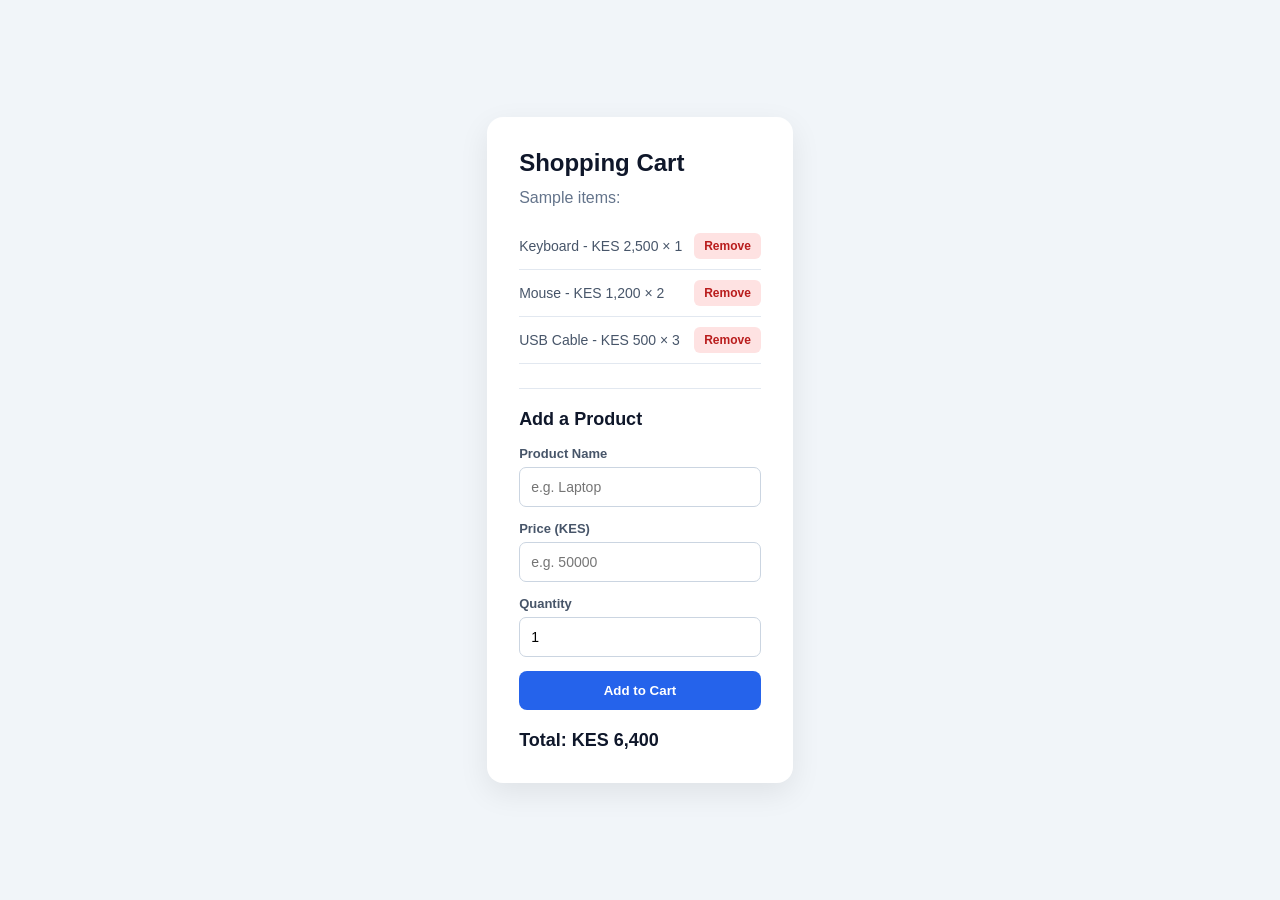
==== html-css/shopping-cart/index.html @ f3045e84 "feat: add profile card and interactive shopping cart" ====
<!DOCTYPE html>
<html lang="en">
<head>
    <meta charset="UTF-8">
    <meta name="viewport" content="width=device-width, initial-scale=1.0">
    <meta name="description" content="A simple shopping cart.">
    <title>Shopping Cart</title>
    <link rel="stylesheet" href="style.css">
    <script src="script.js" defer></script>
</head>
<body>

    <main>
        <section class="shopping-cart">
            <h1>Shopping Cart</h1>

            <p>Sample items:</p>
            <ul id="cart-items"></ul>

            <form id="add-item-form">
                <h2>Add a Product</h2>

                <div class="form-group">
                    <label for="product-name">Product Name</label>
                    <input
                        type="text"
                        id="product-name"
                        placeholder="e.g. Laptop"
                        required
                    >
                </div>

                <div class="form-group">
                    <label for="product-price">Price (KES)</label>
                    <input
                        type="number"
                        id="product-price"
                        placeholder="e.g. 50000"
                        min="1"
                        required
                    >
                </div>

                <div class="form-group">
                    <label for="product-quantity">Quantity</label>
                    <input
                        type="number"
                        id="product-quantity"
                        value="1"
                        min="1"
                        required
                    >
                </div>

                <button type="submit">Add to Cart</button>
            </form>

            <h2>Total: KES <span id="cart-total">0</span></h2>
        </section>
    </main>

</body>
</html>
---- html-css/shopping-cart/style.css ----
/* 1. Basic reset */
* {
    margin: 0;
    padding: 0;
    box-sizing: border-box;
}

/* 2. Page layout */
body {
    font-family: Arial, sans-serif;
    background-color: #f1f5f9;
    min-height: 100vh;

    display: flex;
    justify-content: center;
    align-items: center;
    padding: 24px;
}

/* 3. Shopping cart */
.shopping-cart {
    background: #ffffff;
    width: 100%;
    max-width: 380px;
    padding: 32px;
    border-radius: 16px;
    box-shadow: 0 10px 30px rgba(0, 0, 0, 0.08);
}

/* 4. Typography */
.shopping-cart h1 {
    color: #0f172a;
    font-size: 24px;
    margin-bottom: 12px;
}

.shopping-cart > p {
    color: #64748b;
    margin-bottom: 12px;
}

.shopping-cart h2 {
    color: #0f172a;
    margin-top: 20px;
    font-size: 18px;
}

/* 5. Cart items */
#cart-items {
    list-style: none;
    margin: 16px 0;
    padding: 0;
}

#cart-items li {
    display: flex;
    justify-content: space-between;
    align-items: center;
    gap: 12px;
    padding: 10px 0;
    color: #475569;
    border-bottom: 1px solid #e2e8f0;
    font-size: 14px;
}

.remove-button {
    background: #fee2e2;
    color: #b91c1c;
    border: none;
    padding: 6px 10px;
    border-radius: 6px;
    cursor: pointer;
    font-size: 12px;
    font-weight: 600;
}

.remove-button:hover {
    background: #fecaca;
}

/* 6. Add product form */
#add-item-form {
    margin-top: 24px;
    padding-top: 20px;
    border-top: 1px solid #e2e8f0;
}

#add-item-form h2 {
    margin-top: 0;
    margin-bottom: 16px;
}

.form-group {
    margin-bottom: 14px;
}

.form-group label {
    display: block;
    margin-bottom: 6px;
    color: #475569;
    font-size: 13px;
    font-weight: 600;
}

.form-group input {
    width: 100%;
    padding: 11px;
    border: 1px solid #cbd5e1;
    border-radius: 7px;
    font-size: 14px;
    outline: none;
}

.form-group input:focus {
    border-color: #2563eb;
}

#add-item-form button {
    width: 100%;
    background: #2563eb;
    color: white;
    border: none;
    padding: 12px;
    border-radius: 8px;
    font-weight: 600;
    cursor: pointer;
}

#add-item-form button:hover {
    background: #1d4ed8;
}

/* 7. Mobile layout */
@media (max-width: 768px) {
    body {
        align-items: flex-start;
    }
}
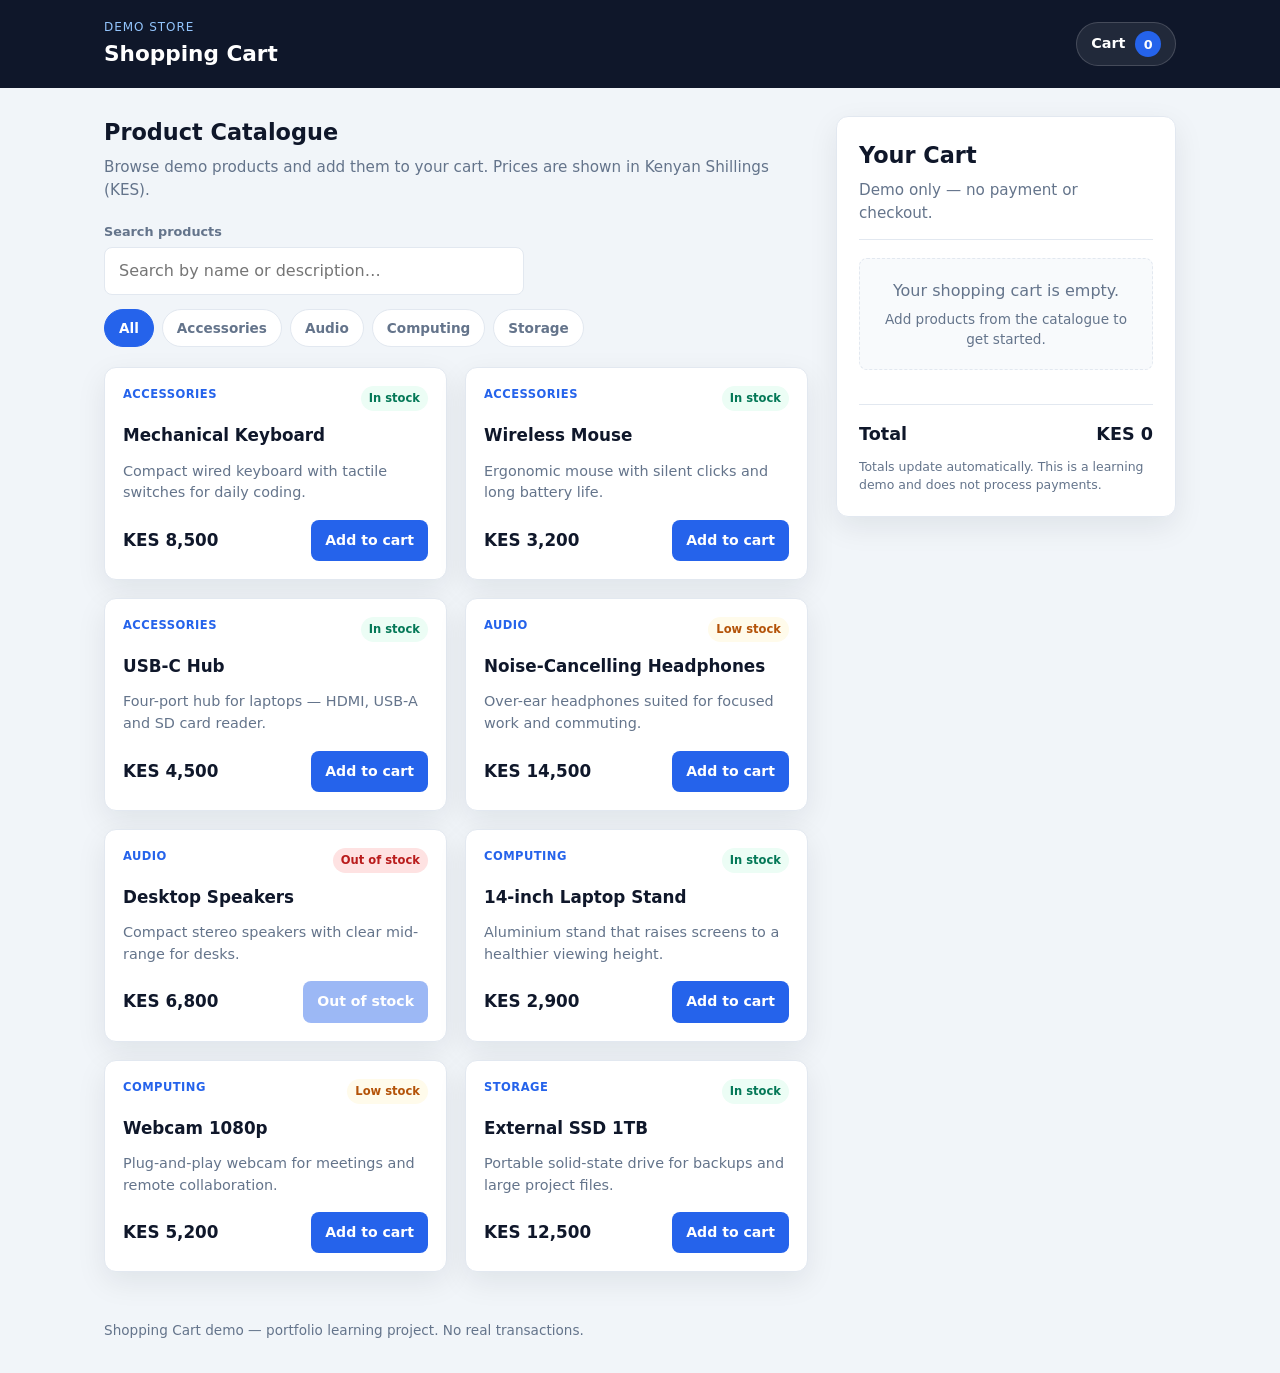
==== commit 8a35e65f: "feat: upgrade shopping cart experience" ====
--- a/html-css/shopping-cart/index.html
+++ b/html-css/shopping-cart/index.html
@@ -3,61 +3,92 @@
 <head>
     <meta charset="UTF-8">
     <meta name="viewport" content="width=device-width, initial-scale=1.0">
-    <meta name="description" content="A simple shopping cart.">
-    <title>Shopping Cart</title>
+    <meta name="description" content="A demo shopping cart with product catalogue, search, filtering and localStorage persistence.">
+    <title>Shopping Cart | Demo Store</title>
     <link rel="stylesheet" href="style.css">
     <script src="script.js" defer></script>
 </head>
 <body>
 
-    <main>
-        <section class="shopping-cart">
-            <h1>Shopping Cart</h1>
+    <header class="site-header">
+        <div class="site-header__inner">
+            <div class="brand">
+                <p class="brand__eyebrow">Demo Store</p>
+                <h1 class="brand__title">Shopping Cart</h1>
+            </div>
 
-            <p>Sample items:</p>
-            <ul id="cart-items"></ul>
+            <a
+                class="cart-badge"
+                href="#cart"
+                id="cart-badge"
+                aria-label="Shopping cart, 0 items"
+            >
+                <span class="cart-badge__label">Cart</span>
+                <span id="cart-count" class="cart-badge__count">0</span>
+            </a>
+        </div>
+    </header>
 
-            <form id="add-item-form">
-                <h2>Add a Product</h2>
+    <p id="cart-announcer" class="visually-hidden" aria-live="polite" aria-atomic="true"></p>
 
-                <div class="form-group">
-                    <label for="product-name">Product Name</label>
-                    <input
-                        type="text"
-                        id="product-name"
-                        placeholder="e.g. Laptop"
-                        required
-                    >
+    <main class="page">
+        <section class="catalogue" aria-labelledby="catalogue-heading">
+            <div class="catalogue__header">
+                <div>
+                    <h2 id="catalogue-heading">Product Catalogue</h2>
+                    <p class="catalogue__intro">Browse demo products and add them to your cart. Prices are shown in Kenyan Shillings (KES).</p>
                 </div>
 
-                <div class="form-group">
-                    <label for="product-price">Price (KES)</label>
-                    <input
-                        type="number"
-                        id="product-price"
-                        placeholder="e.g. 50000"
-                        min="1"
-                        required
-                    >
+                <div class="catalogue__controls">
+                    <div class="search-field">
+                        <label for="product-search">Search products</label>
+                        <input
+                            type="search"
+                            id="product-search"
+                            placeholder="Search by name or description…"
+                            autocomplete="off"
+                        >
+                    </div>
+
+                    <div
+                        id="category-filters"
+                        class="category-filters"
+                        role="group"
+                        aria-label="Filter by category"
+                    ></div>
                 </div>
+            </div>
 
-                <div class="form-group">
-                    <label for="product-quantity">Quantity</label>
-                    <input
-                        type="number"
-                        id="product-quantity"
-                        value="1"
-                        min="1"
-                        required
-                    >
+            <p id="catalogue-status" class="status-message" role="status" hidden></p>
+            <div id="product-grid" class="product-grid"></div>
+        </section>
+
+        <aside id="cart" class="cart-panel" aria-labelledby="cart-heading">
+            <div class="cart-panel__header">
+                <h2 id="cart-heading">Your Cart</h2>
+                <p class="cart-panel__note">Demo only — no payment or checkout.</p>
+            </div>
+
+            <div id="cart-empty" class="empty-state" role="status" hidden>
+                <p>Your shopping cart is empty.</p>
+                <p class="empty-state__hint">Add products from the catalogue to get started.</p>
+            </div>
+
+            <ul id="cart-items" class="cart-items"></ul>
+
+            <div class="cart-summary">
+                <div class="cart-summary__row cart-summary__row--total">
+                    <span>Total</span>
+                    <span>KES <span id="cart-total">0</span></span>
                 </div>
+                <p class="cart-summary__disclaimer">Totals update automatically. This is a learning demo and does not process payments.</p>
+            </div>
+        </aside>
+    </main>
 
-                <button type="submit">Add to Cart</button>
-            </form>
-
-            <h2>Total: KES <span id="cart-total">0</span></h2>
-        </section>
-    </main>
+    <footer class="site-footer">
+        <p>Shopping Cart demo — portfolio learning project. No real transactions.</p>
+    </footer>
 
 </body>
 </html>
--- a/html-css/shopping-cart/style.css
+++ b/html-css/shopping-cart/style.css
@@ -1,138 +1,625 @@
-/* 1. Basic reset */
-* {
+/* =========================================
+   1. Tokens & reset
+   ========================================= */
+
+:root {
+    --color-bg: #f1f5f9;
+    --color-surface: #ffffff;
+    --color-surface-muted: #f8fafc;
+    --color-border: #e2e8f0;
+    --color-text: #0f172a;
+    --color-text-muted: #64748b;
+    --color-navy: #0f172a;
+    --color-blue: #2563eb;
+    --color-blue-dark: #1d4ed8;
+    --color-success-bg: #ecfdf5;
+    --color-success-text: #047857;
+    --color-warning-bg: #fffbeb;
+    --color-warning-text: #b45309;
+    --color-danger-bg: #fee2e2;
+    --color-danger-text: #b91c1c;
+    --shadow: 0 10px 30px rgba(15, 23, 42, 0.08);
+    --radius: 12px;
+    --focus-ring: 0 0 0 3px rgba(37, 99, 235, 0.35);
+    --font: "Segoe UI", system-ui, -apple-system, sans-serif;
+}
+
+*,
+*::before,
+*::after {
     margin: 0;
     padding: 0;
     box-sizing: border-box;
 }
 
-/* 2. Page layout */
+html {
+    scroll-behavior: smooth;
+}
+
 body {
-    font-family: Arial, sans-serif;
-    background-color: #f1f5f9;
+    font-family: var(--font);
+    background-color: var(--color-bg);
+    color: var(--color-text);
     min-height: 100vh;
-
+    line-height: 1.5;
+}
+
+img {
+    max-width: 100%;
+    display: block;
+}
+
+button,
+input {
+    font: inherit;
+}
+
+button {
+    cursor: pointer;
+}
+
+button:disabled {
+    cursor: not-allowed;
+    opacity: 0.45;
+}
+
+a {
+    color: inherit;
+    text-decoration: none;
+}
+
+ul {
+    list-style: none;
+}
+
+.visually-hidden {
+    position: absolute;
+    width: 1px;
+    height: 1px;
+    padding: 0;
+    margin: -1px;
+    overflow: hidden;
+    clip: rect(0, 0, 0, 0);
+    white-space: nowrap;
+    border: 0;
+}
+
+/* =========================================
+   2. Header & footer
+   ========================================= */
+
+.site-header {
+    background: var(--color-navy);
+    color: #ffffff;
+    position: sticky;
+    top: 0;
+    z-index: 10;
+}
+
+.site-header__inner {
+    max-width: 1120px;
+    margin: 0 auto;
+    padding: 18px 24px;
     display: flex;
+    align-items: center;
+    justify-content: space-between;
+    gap: 16px;
+}
+
+.brand__eyebrow {
+    font-size: 12px;
+    letter-spacing: 0.08em;
+    text-transform: uppercase;
+    color: #93c5fd;
+    margin-bottom: 2px;
+}
+
+.brand__title {
+    font-size: 1.35rem;
+    font-weight: 700;
+}
+
+.cart-badge {
+    display: inline-flex;
+    align-items: center;
+    gap: 10px;
+    background: rgba(255, 255, 255, 0.08);
+    border: 1px solid rgba(255, 255, 255, 0.16);
+    border-radius: 999px;
+    padding: 8px 14px;
+    transition: background-color 0.2s ease;
+}
+
+.cart-badge:hover {
+    background: rgba(37, 99, 235, 0.35);
+}
+
+.cart-badge:focus-visible {
+    background: rgba(37, 99, 235, 0.35);
+    outline: 2px solid #93c5fd;
+    outline-offset: 2px;
+}
+
+.cart-badge__label {
+    font-size: 0.9rem;
+    font-weight: 600;
+}
+
+.cart-badge__count {
+    min-width: 1.6rem;
+    height: 1.6rem;
+    padding: 0 6px;
+    border-radius: 999px;
+    background: var(--color-blue);
+    display: inline-flex;
+    align-items: center;
     justify-content: center;
-    align-items: center;
-    padding: 24px;
-}
-
-/* 3. Shopping cart */
-.shopping-cart {
-    background: #ffffff;
+    font-size: 0.8rem;
+    font-weight: 700;
+}
+
+.site-footer {
+    max-width: 1120px;
+    margin: 0 auto;
+    padding: 8px 24px 32px;
+    color: var(--color-text-muted);
+    font-size: 0.85rem;
+}
+
+/* =========================================
+   3. Page layout
+   ========================================= */
+
+.page {
+    max-width: 1120px;
+    margin: 0 auto;
+    padding: 28px 24px 40px;
+    display: grid;
+    grid-template-columns: minmax(0, 1fr) 340px;
+    gap: 28px;
+    align-items: start;
+}
+
+/* =========================================
+   4. Catalogue
+   ========================================= */
+
+.catalogue__header {
+    display: grid;
+    gap: 20px;
+    margin-bottom: 20px;
+}
+
+.catalogue h2,
+.cart-panel h2 {
+    font-size: 1.4rem;
+    color: var(--color-navy);
+    margin-bottom: 6px;
+}
+
+.catalogue__intro,
+.cart-panel__note {
+    color: var(--color-text-muted);
+    font-size: 0.95rem;
+}
+
+.catalogue__controls {
+    display: grid;
+    gap: 14px;
+}
+
+.search-field label {
+    display: block;
+    font-size: 0.8rem;
+    font-weight: 600;
+    color: var(--color-text-muted);
+    margin-bottom: 6px;
+}
+
+.search-field input {
     width: 100%;
-    max-width: 380px;
-    padding: 32px;
-    border-radius: 16px;
-    box-shadow: 0 10px 30px rgba(0, 0, 0, 0.08);
-}
-
-/* 4. Typography */
-.shopping-cart h1 {
-    color: #0f172a;
-    font-size: 24px;
-    margin-bottom: 12px;
-}
-
-.shopping-cart > p {
-    color: #64748b;
-    margin-bottom: 12px;
-}
-
-.shopping-cart h2 {
-    color: #0f172a;
-    margin-top: 20px;
-    font-size: 18px;
-}
-
-/* 5. Cart items */
-#cart-items {
-    list-style: none;
-    margin: 16px 0;
-    padding: 0;
-}
-
-#cart-items li {
+    max-width: 420px;
+    padding: 11px 14px;
+    border: 1px solid var(--color-border);
+    border-radius: 8px;
+    background: var(--color-surface);
+    color: var(--color-text);
+    outline: none;
+}
+
+.search-field input:focus {
+    border-color: var(--color-blue);
+    box-shadow: var(--focus-ring);
+}
+
+.category-filters {
+    display: flex;
+    flex-wrap: wrap;
+    gap: 8px;
+}
+
+.filter-button {
+    border: 1px solid var(--color-border);
+    background: var(--color-surface);
+    color: var(--color-text-muted);
+    padding: 8px 14px;
+    border-radius: 999px;
+    font-size: 0.85rem;
+    font-weight: 600;
+}
+
+.filter-button:hover {
+    border-color: var(--color-blue);
+    color: var(--color-blue);
+}
+
+.filter-button:focus-visible {
+    border-color: var(--color-blue);
+    color: var(--color-blue);
+    outline: 2px solid var(--color-blue);
+    outline-offset: 2px;
+}
+
+.filter-button.is-active {
+    background: var(--color-blue);
+    border-color: var(--color-blue);
+    color: #ffffff;
+}
+
+.filter-button.is-active:hover,
+.filter-button.is-active:focus-visible {
+    color: #ffffff;
+    border-color: var(--color-blue-dark);
+    background: var(--color-blue-dark);
+}
+
+.status-message {
+    margin-bottom: 16px;
+    padding: 14px 16px;
+    border-radius: 8px;
+    background: var(--color-surface);
+    border: 1px dashed var(--color-border);
+    color: var(--color-text-muted);
+}
+
+.status-message--feedback {
+    border-style: solid;
+    border-color: #bfdbfe;
+    background: #eff6ff;
+    color: var(--color-blue-dark);
+}
+
+.product-grid {
+    display: grid;
+    grid-template-columns: repeat(auto-fill, minmax(230px, 1fr));
+    gap: 18px;
+}
+
+.product-card {
+    background: var(--color-surface);
+    border: 1px solid var(--color-border);
+    border-radius: var(--radius);
+    box-shadow: var(--shadow);
+    padding: 18px;
+    display: flex;
+    flex-direction: column;
+    gap: 12px;
+    min-height: 100%;
+}
+
+.product-card__top {
     display: flex;
     justify-content: space-between;
+    align-items: flex-start;
+    gap: 10px;
+}
+
+.product-card__category {
+    font-size: 0.72rem;
+    font-weight: 700;
+    letter-spacing: 0.04em;
+    text-transform: uppercase;
+    color: var(--color-blue);
+}
+
+.stock-badge {
+    font-size: 0.72rem;
+    font-weight: 700;
+    padding: 4px 8px;
+    border-radius: 999px;
+    white-space: nowrap;
+}
+
+.stock-badge--in-stock {
+    background: var(--color-success-bg);
+    color: var(--color-success-text);
+}
+
+.stock-badge--low-stock {
+    background: var(--color-warning-bg);
+    color: var(--color-warning-text);
+}
+
+.stock-badge--out-of-stock {
+    background: var(--color-danger-bg);
+    color: var(--color-danger-text);
+}
+
+.product-card__name {
+    font-size: 1.05rem;
+    color: var(--color-navy);
+}
+
+.product-card__description {
+    color: var(--color-text-muted);
+    font-size: 0.9rem;
+    flex-grow: 1;
+}
+
+.product-card__footer {
+    display: flex;
     align-items: center;
+    justify-content: space-between;
     gap: 12px;
-    padding: 10px 0;
-    color: #475569;
-    border-bottom: 1px solid #e2e8f0;
-    font-size: 14px;
+    margin-top: 4px;
+}
+
+.product-card__price {
+    font-size: 1.05rem;
+    font-weight: 700;
+    color: var(--color-navy);
+}
+
+.add-button {
+    background: var(--color-blue);
+    color: #ffffff;
+    border: none;
+    border-radius: 8px;
+    padding: 10px 14px;
+    font-weight: 600;
+    font-size: 0.88rem;
+}
+
+.add-button:hover:not(:disabled) {
+    background: var(--color-blue-dark);
+}
+
+.add-button:focus-visible:not(:disabled) {
+    background: var(--color-blue-dark);
+    outline: 2px solid var(--color-navy);
+    outline-offset: 2px;
+}
+
+/* =========================================
+   5. Cart panel
+   ========================================= */
+
+.cart-panel {
+    background: var(--color-surface);
+    border: 1px solid var(--color-border);
+    border-radius: var(--radius);
+    box-shadow: var(--shadow);
+    padding: 22px;
+    position: sticky;
+    top: 88px;
+}
+
+.cart-panel__header {
+    margin-bottom: 18px;
+    padding-bottom: 14px;
+    border-bottom: 1px solid var(--color-border);
+}
+
+.empty-state {
+    background: var(--color-surface-muted);
+    border: 1px dashed var(--color-border);
+    border-radius: 8px;
+    padding: 20px 16px;
+    text-align: center;
+    color: var(--color-text-muted);
+    margin-bottom: 16px;
+}
+
+.empty-state__hint {
+    margin-top: 6px;
+    font-size: 0.85rem;
+}
+
+.cart-items {
+    display: grid;
+    gap: 12px;
+    margin-bottom: 18px;
+}
+
+.cart-item {
+    display: grid;
+    gap: 10px;
+    padding: 14px;
+    background: var(--color-surface-muted);
+    border: 1px solid var(--color-border);
+    border-radius: 10px;
+}
+
+.cart-item__info {
+    display: grid;
+    gap: 2px;
+}
+
+.cart-item__name {
+    font-weight: 700;
+    color: var(--color-navy);
+}
+
+.cart-item__meta {
+    font-size: 0.85rem;
+    color: var(--color-text-muted);
+}
+
+.cart-item__controls {
+    display: flex;
+    align-items: center;
+    justify-content: space-between;
+    gap: 12px;
+    flex-wrap: wrap;
+}
+
+.quantity-controls {
+    display: inline-flex;
+    align-items: center;
+    gap: 8px;
+    background: var(--color-surface);
+    border: 1px solid var(--color-border);
+    border-radius: 8px;
+    padding: 4px;
+}
+
+.quantity-button {
+    width: 32px;
+    height: 32px;
+    border: none;
+    border-radius: 6px;
+    background: var(--color-bg);
+    color: var(--color-navy);
+    font-weight: 700;
+}
+
+.quantity-button:hover:not(:disabled) {
+    background: #dbeafe;
+    color: var(--color-blue);
+}
+
+.quantity-button:focus-visible:not(:disabled) {
+    background: #dbeafe;
+    color: var(--color-blue);
+    outline: 2px solid var(--color-blue);
+    outline-offset: 1px;
+}
+
+.quantity-value {
+    min-width: 1.5rem;
+    text-align: center;
+    font-weight: 700;
+}
+
+.cart-item__subtotal {
+    font-weight: 700;
+    color: var(--color-navy);
+    font-size: 0.95rem;
 }
 
 .remove-button {
-    background: #fee2e2;
-    color: #b91c1c;
+    background: var(--color-danger-bg);
+    color: var(--color-danger-text);
     border: none;
-    padding: 6px 10px;
+    padding: 8px 12px;
     border-radius: 6px;
-    cursor: pointer;
-    font-size: 12px;
-    font-weight: 600;
+    font-size: 0.8rem;
+    font-weight: 700;
 }
 
 .remove-button:hover {
     background: #fecaca;
 }
 
-/* 6. Add product form */
-#add-item-form {
-    margin-top: 24px;
-    padding-top: 20px;
-    border-top: 1px solid #e2e8f0;
-}
-
-#add-item-form h2 {
-    margin-top: 0;
-    margin-bottom: 16px;
-}
-
-.form-group {
-    margin-bottom: 14px;
-}
-
-.form-group label {
-    display: block;
-    margin-bottom: 6px;
-    color: #475569;
-    font-size: 13px;
-    font-weight: 600;
-}
-
-.form-group input {
-    width: 100%;
-    padding: 11px;
-    border: 1px solid #cbd5e1;
-    border-radius: 7px;
-    font-size: 14px;
-    outline: none;
-}
-
-.form-group input:focus {
-    border-color: #2563eb;
-}
-
-#add-item-form button {
-    width: 100%;
-    background: #2563eb;
-    color: white;
-    border: none;
-    padding: 12px;
-    border-radius: 8px;
-    font-weight: 600;
-    cursor: pointer;
-}
-
-#add-item-form button:hover {
-    background: #1d4ed8;
-}
-
-/* 7. Mobile layout */
-@media (max-width: 768px) {
-    body {
-        align-items: flex-start;
-    }
-}
+.remove-button:focus-visible {
+    background: #fecaca;
+    outline: 2px solid var(--color-danger-text);
+    outline-offset: 2px;
+}
+
+.cart-summary {
+    border-top: 1px solid var(--color-border);
+    padding-top: 16px;
+    display: grid;
+    gap: 10px;
+}
+
+.cart-summary__row {
+    display: flex;
+    justify-content: space-between;
+    gap: 12px;
+    color: var(--color-text-muted);
+    font-size: 0.95rem;
+}
+
+.cart-summary__row--total {
+    color: var(--color-navy);
+    font-size: 1.1rem;
+    font-weight: 700;
+}
+
+.cart-summary__disclaimer {
+    font-size: 0.78rem;
+    color: var(--color-text-muted);
+    line-height: 1.45;
+}
+
+/* =========================================
+   6. Responsive
+   ========================================= */
+
+@media (max-width: 900px) {
+    .page {
+        grid-template-columns: 1fr;
+    }
+
+    .cart-panel {
+        position: static;
+        order: 2;
+    }
+
+    .catalogue {
+        order: 1;
+    }
+}
+
+@media (max-width: 600px) {
+    .site-header__inner,
+    .page,
+    .site-footer {
+        padding-left: 16px;
+        padding-right: 16px;
+    }
+
+    .brand__title {
+        font-size: 1.15rem;
+    }
+
+    .product-grid {
+        grid-template-columns: 1fr;
+    }
+
+    .product-card__footer {
+        flex-direction: column;
+        align-items: stretch;
+    }
+
+    .add-button {
+        width: 100%;
+    }
+
+    .cart-item__controls {
+        flex-direction: column;
+        align-items: stretch;
+    }
+
+    .cart-item__controls .remove-button {
+        width: 100%;
+    }
+
+    .quantity-controls {
+        justify-content: space-between;
+    }
+}
+
+@media (prefers-reduced-motion: reduce) {
+    html {
+        scroll-behavior: auto;
+    }
+
+    .cart-badge,
+    .add-button,
+    .filter-button {
+        transition: none;
+    }
+}
